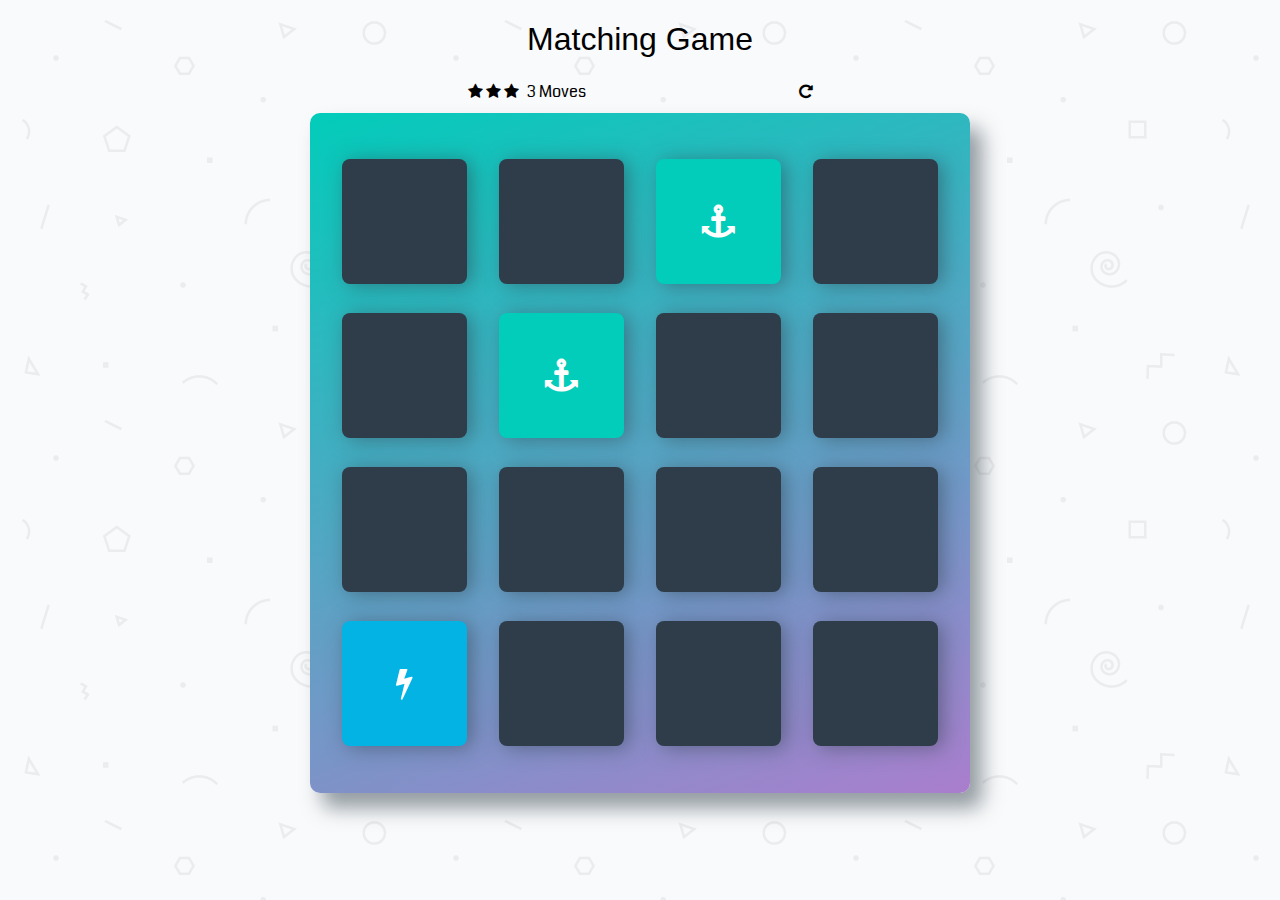
==== index.html @ 196b2a9d "Initial code downloaded from udacity project template" ====
<!doctype html>
<html lang="en">
<head>
    <meta charset="utf-8">
    <title>Matching Game</title>
    <meta name="description" content="">
    <link rel="stylesheet prefetch" href="https://maxcdn.bootstrapcdn.com/font-awesome/4.6.1/css/font-awesome.min.css">
    <link rel="stylesheet prefetch" href="https://fonts.googleapis.com/css?family=Coda">
    <link rel="stylesheet" href="css/app.css">
</head>
<body>

    <div class="container">
        <header>
            <h1>Matching Game</h1>
        </header>

        <section class="score-panel">
        	<ul class="stars">
        		<li><i class="fa fa-star"></i></li>
        		<li><i class="fa fa-star"></i></li>
        		<li><i class="fa fa-star"></i></li>
        	</ul>

        	<span class="moves">3</span> Moves

            <div class="restart">
        		<i class="fa fa-repeat"></i>
        	</div>
        </section>

        <ul class="deck">
            <li class="card">
                <i class="fa fa-diamond"></i>
            </li>
            <li class="card">
                <i class="fa fa-paper-plane-o"></i>
            </li>
            <li class="card match">
                <i class="fa fa-anchor"></i>
            </li>
            <li class="card">
                <i class="fa fa-bolt"></i>
            </li>
            <li class="card">
                <i class="fa fa-cube"></i>
            </li>
            <li class="card match">
                <i class="fa fa-anchor"></i>
            </li>
            <li class="card">
                <i class="fa fa-leaf"></i>
            </li>
            <li class="card">
                <i class="fa fa-bicycle"></i>
            </li>
            <li class="card">
                <i class="fa fa-diamond"></i>
            </li>
            <li class="card">
                <i class="fa fa-bomb"></i>
            </li>
            <li class="card">
                <i class="fa fa-leaf"></i>
            </li>
            <li class="card">
                <i class="fa fa-bomb"></i>
            </li>
            <li class="card open show">
                <i class="fa fa-bolt"></i>
            </li>
            <li class="card">
                <i class="fa fa-bicycle"></i>
            </li>
            <li class="card">
                <i class="fa fa-paper-plane-o"></i>
            </li>
            <li class="card">
                <i class="fa fa-cube"></i>
            </li>
        </ul>
    </div>

    <script src="js/app.js"></script>
</body>
</html>
---- css/app.css ----
html {
    box-sizing: border-box;
}

*,
*::before,
*::after {
    box-sizing: inherit;
}

html,
body {
    width: 100%;
    height: 100%;
    margin: 0;
    padding: 0;
}

body {
    background: #ffffff url('../img/geometry2.png'); /* Background pattern from Subtle Patterns */
    font-family: 'Coda', cursive;
}

.container {
    display: flex;
    justify-content: center;
    align-items: center;
    flex-direction: column;
}

h1 {
    font-family: 'Open Sans', sans-serif;
    font-weight: 300;
}

/*
 * Styles for the deck of cards
 */

.deck {
    width: 660px;
    min-height: 680px;
    background: linear-gradient(160deg, #02ccba 0%, #aa7ecd 100%);
    padding: 32px;
    border-radius: 10px;
    box-shadow: 12px 15px 20px 0 rgba(46, 61, 73, 0.5);
    display: flex;
    flex-wrap: wrap;
    justify-content: space-between;
    align-items: center;
    margin: 0 0 3em;
}

.deck .card {
    height: 125px;
    width: 125px;
    background: #2e3d49;
    font-size: 0;
    color: #ffffff;
    border-radius: 8px;
    cursor: pointer;
    display: flex;
    justify-content: center;
    align-items: center;
    box-shadow: 5px 2px 20px 0 rgba(46, 61, 73, 0.5);
}

.deck .card.open {
    transform: rotateY(0);
    background: #02b3e4;
    cursor: default;
}

.deck .card.show {
    font-size: 33px;
}

.deck .card.match {
    cursor: default;
    background: #02ccba;
    font-size: 33px;
}

/*
 * Styles for the Score Panel
 */

.score-panel {
    text-align: left;
    width: 345px;
    margin-bottom: 10px;
}

.score-panel .stars {
    margin: 0;
    padding: 0;
    display: inline-block;
    margin: 0 5px 0 0;
}

.score-panel .stars li {
    list-style: none;
    display: inline-block;
}

.score-panel .restart {
    float: right;
    cursor: pointer;
}
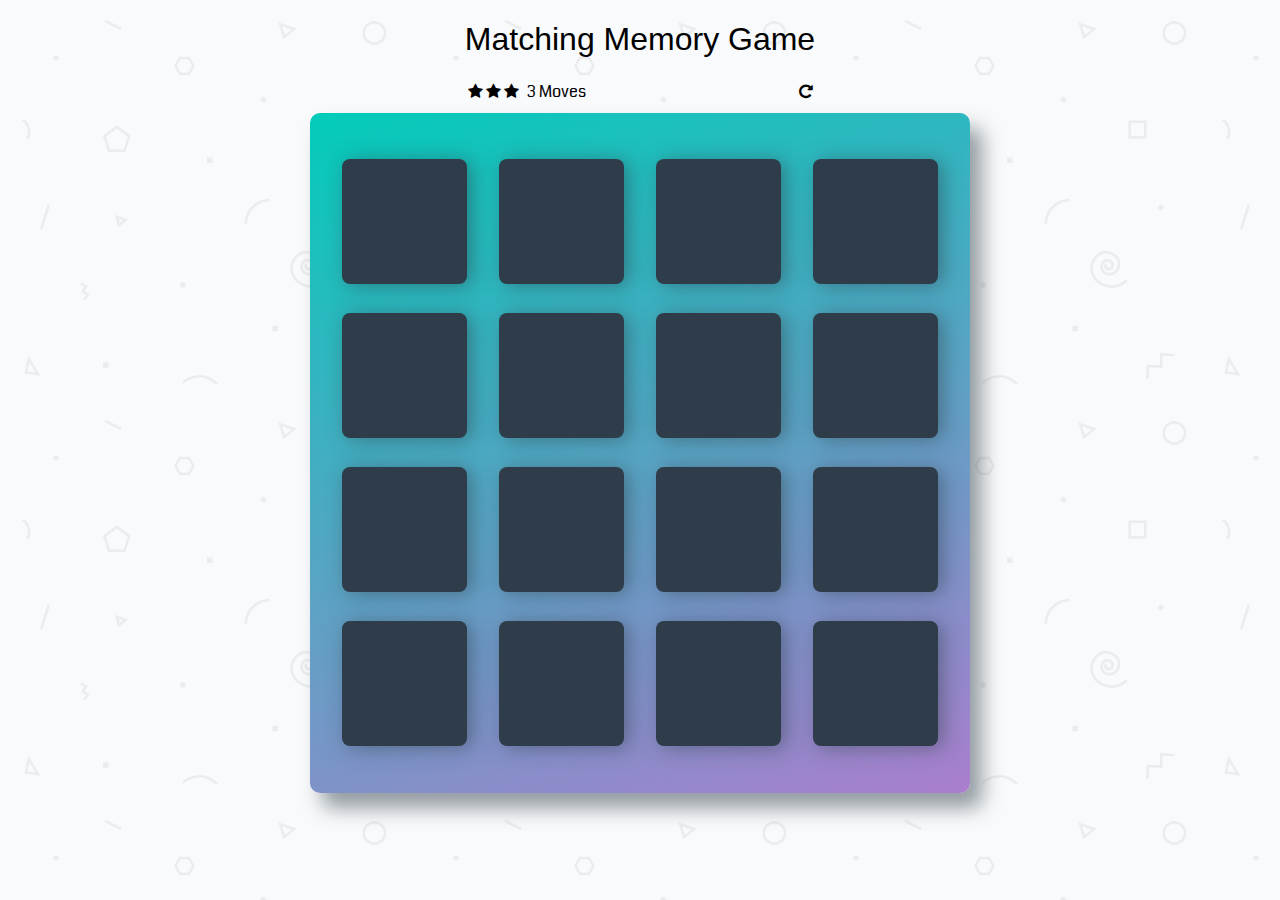
==== commit 02e61614: "Feat: Added Cards" ====
--- a/index.html
+++ b/index.html
@@ -12,7 +12,7 @@
 
     <div class="container">
         <header>
-            <h1>Matching Game</h1>
+            <h1>Matching Memory Game</h1>
         </header>
 
         <section class="score-panel">
@@ -29,7 +29,7 @@
         	</div>
         </section>
 
-        <ul class="deck">
+        <!-- <ul class="deck">
             <li class="card">
                 <i class="fa fa-diamond"></i>
             </li>
@@ -78,6 +78,9 @@
             <li class="card">
                 <i class="fa fa-cube"></i>
             </li>
+        </ul> -->
+        <ul class="deck">
+
         </ul>
     </div>
 
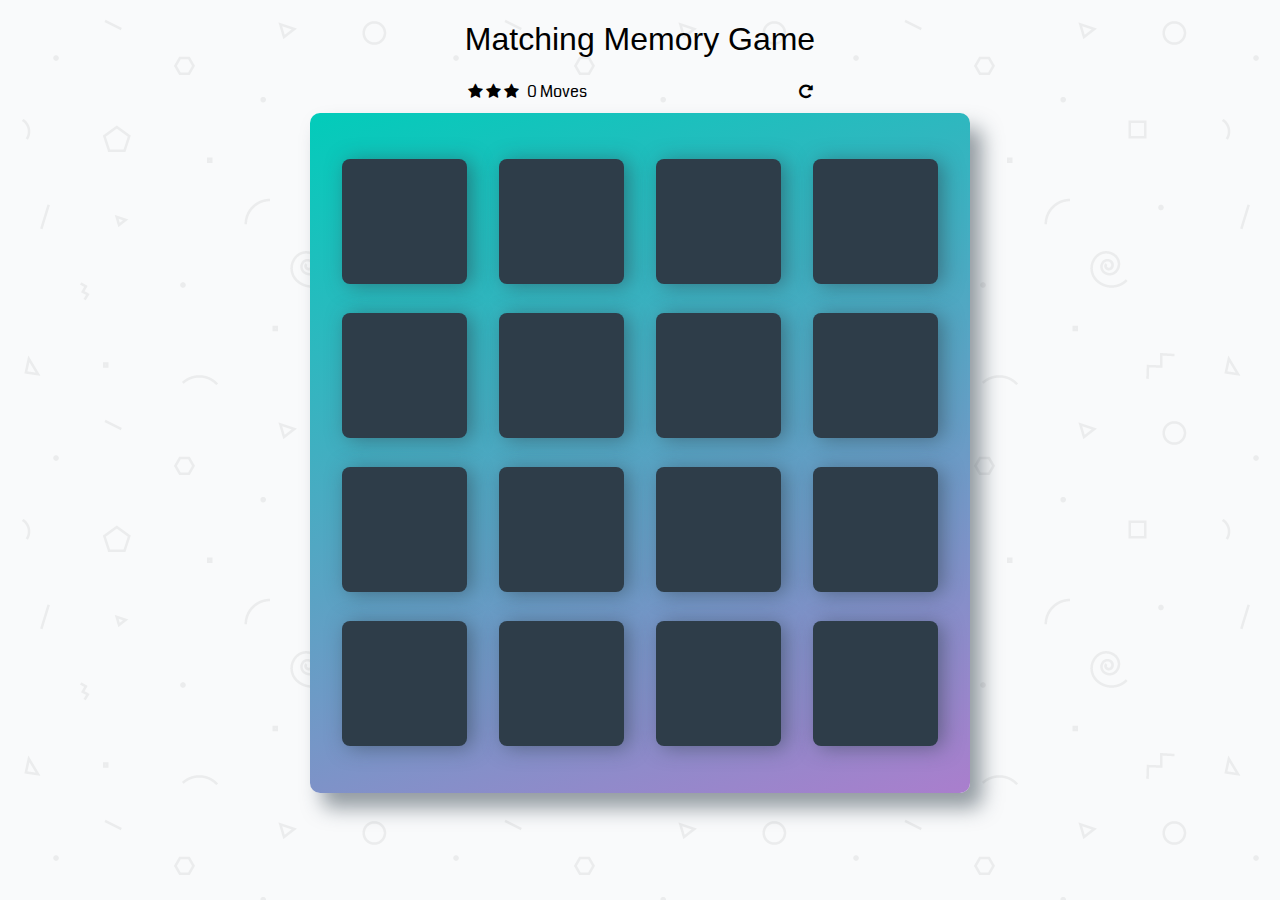
==== commit 17090641: "Released for Beta testing" ====
--- a/index.html
+++ b/index.html
@@ -2,7 +2,7 @@
 <html lang="en">
 <head>
     <meta charset="utf-8">
-    <title>Matching Game</title>
+    <title>Matching Game (Beta test)</title>
     <meta name="description" content="">
     <link rel="stylesheet prefetch" href="https://maxcdn.bootstrapcdn.com/font-awesome/4.6.1/css/font-awesome.min.css">
     <link rel="stylesheet prefetch" href="https://fonts.googleapis.com/css?family=Coda">
--- a/css/app.css
+++ b/css/app.css
@@ -81,6 +81,9 @@
     font-size: 33px;
 }
 
+.deck .card.disable{
+    pointer-events: none;
+}
 /*
  * Styles for the Score Panel
  */
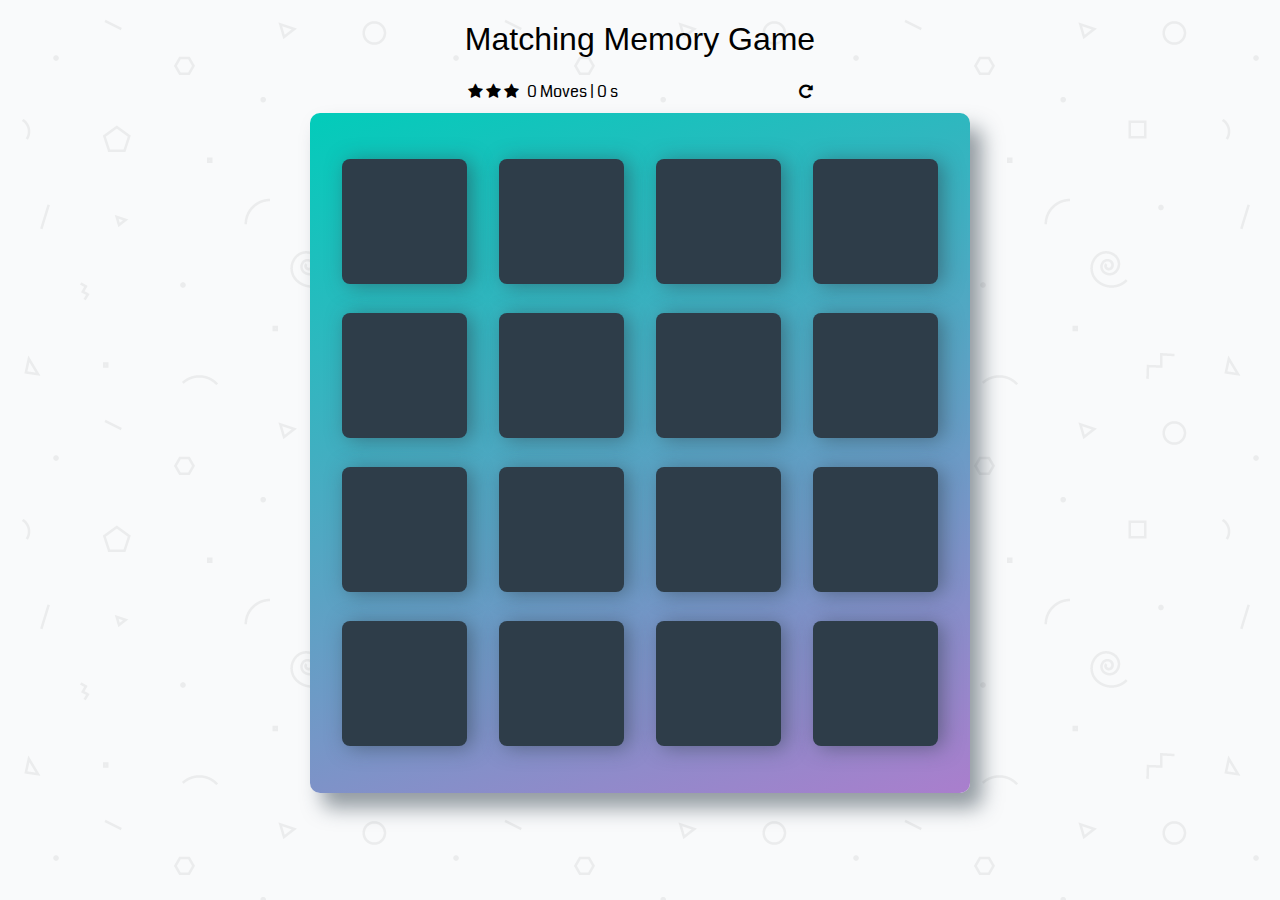
==== commit 2a64dcc9: "Feat: Timer and star count added" ====
--- a/index.html
+++ b/index.html
@@ -22,8 +22,8 @@
         		<li><i class="fa fa-star"></i></li>
         	</ul>
 
-        	<span class="moves">3</span> Moves
-
+        	<span class="moves">3</span> Moves | <span class="timer">0</span> s
+            
             <div class="restart">
         		<i class="fa fa-repeat"></i>
         	</div>
@@ -85,5 +85,6 @@
     </div>
 
     <script src="js/app.js"></script>
+    
 </body>
 </html>
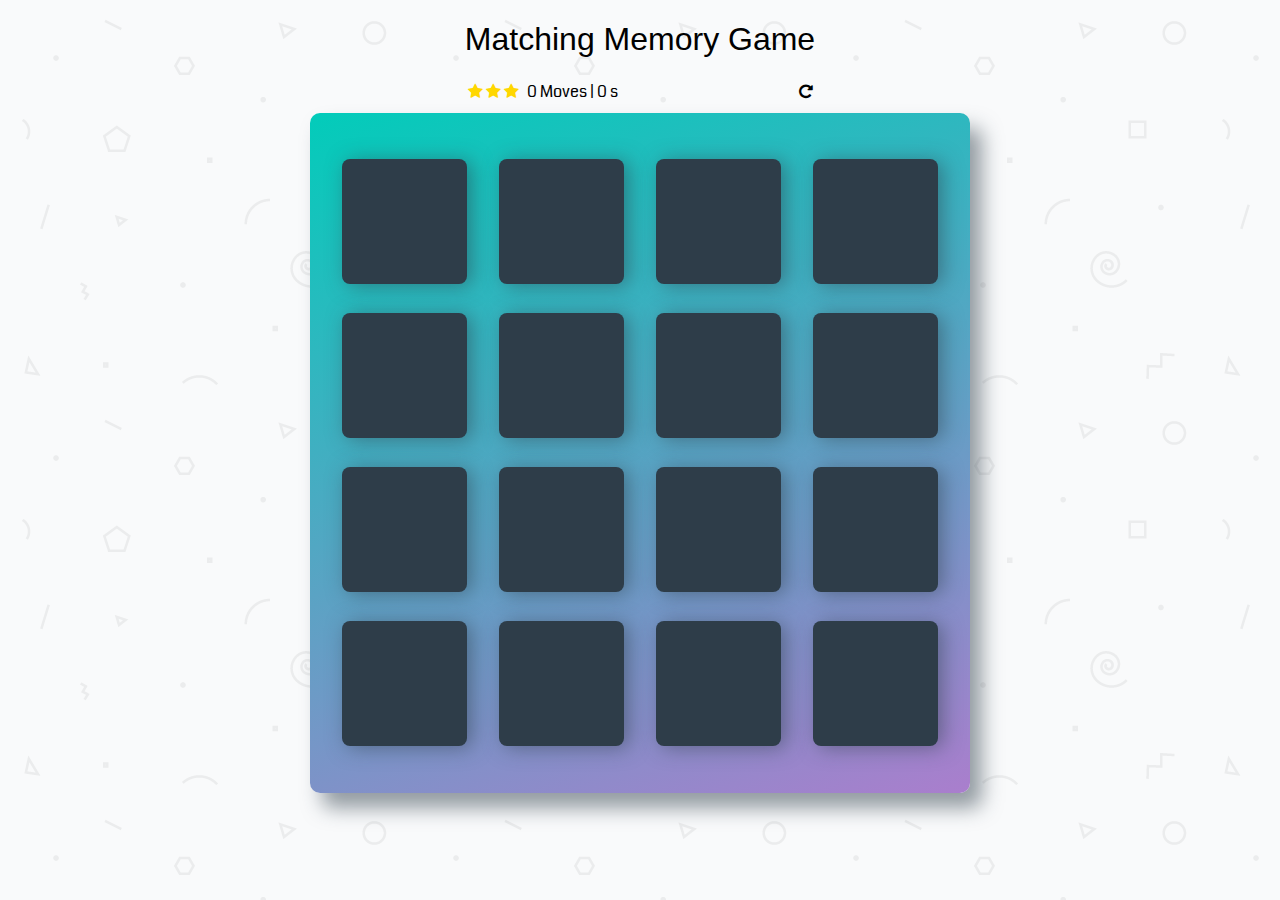
==== commit 04522e93: "Release for Beta test 2" ====
--- a/index.html
+++ b/index.html
@@ -1,6 +1,7 @@
 <!doctype html>
 <html lang="en">
 <head>
+    <meta name="viewport" content="width=device-width,initial-scale=1">
     <meta charset="utf-8">
     <title>Matching Game (Beta test)</title>
     <meta name="description" content="">
@@ -17,16 +18,16 @@
 
         <section class="score-panel">
         	<ul class="stars">
-        		<li><i class="fa fa-star"></i></li>
-        		<li><i class="fa fa-star"></i></li>
-        		<li><i class="fa fa-star"></i></li>
+        		<li><i class="fa fa-star" style="color: rgb(255,215,0)"></i></li>
+        		<li><i class="fa fa-star" style="color: rgb(255,215,0)"></i></li>
+        		<li><i class="fa fa-star" style="color: rgb(255,215,0)"></i></li>
         	</ul>
 
         	<span class="moves">3</span> Moves | <span class="timer">0</span> s
             
             <div class="restart">
         		<i class="fa fa-repeat"></i>
-        	</div>
+            </div>
         </section>
 
         <!-- <ul class="deck">
--- a/css/app.css
+++ b/css/app.css
@@ -109,4 +109,4 @@
 .score-panel .restart {
     float: right;
     cursor: pointer;
-}
+}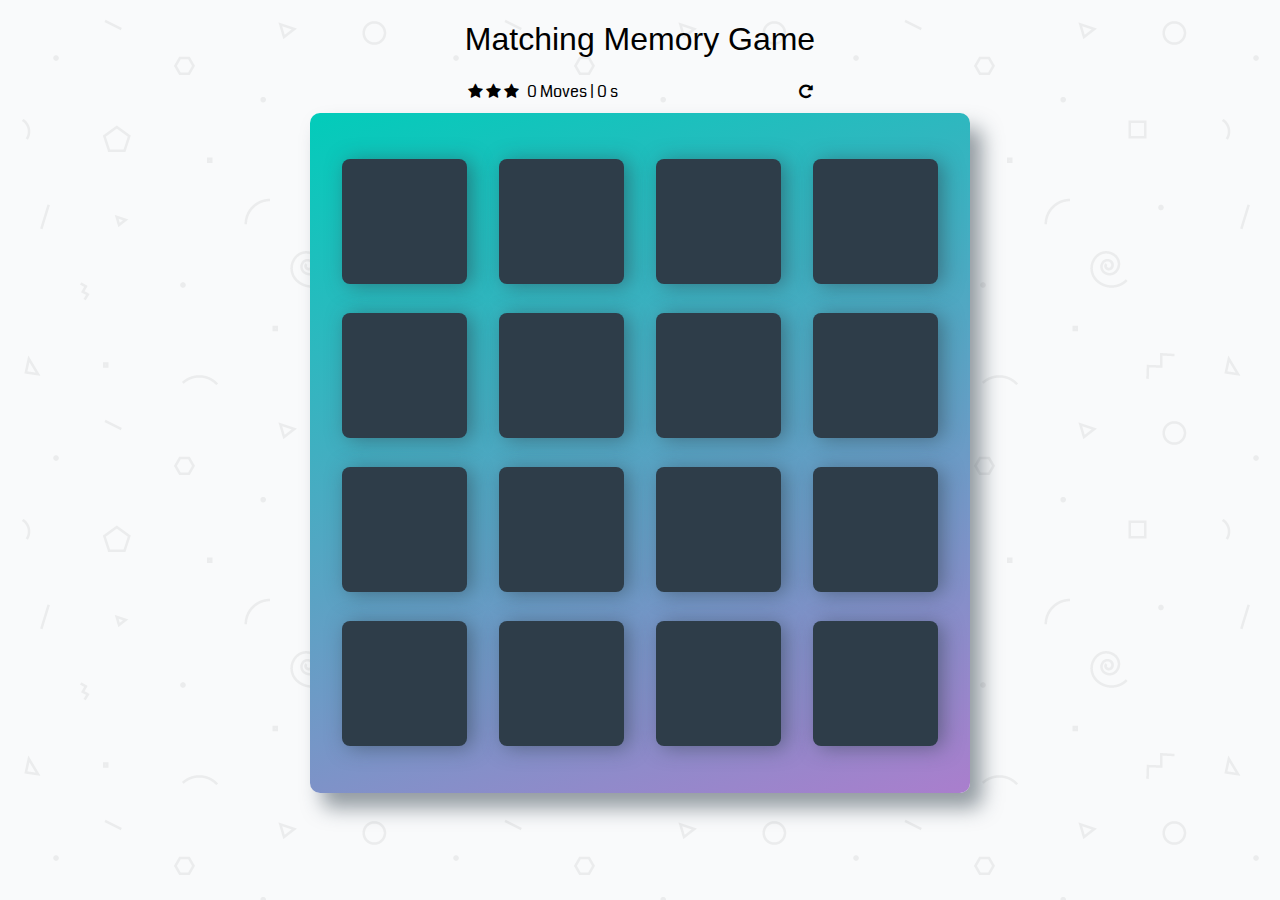
==== commit 0daa202a: "Revert "Release for Beta test 2"" ====
--- a/index.html
+++ b/index.html
@@ -1,7 +1,6 @@
 <!doctype html>
 <html lang="en">
 <head>
-    <meta name="viewport" content="width=device-width,initial-scale=1">
     <meta charset="utf-8">
     <title>Matching Game (Beta test)</title>
     <meta name="description" content="">
@@ -18,16 +17,16 @@
 
         <section class="score-panel">
         	<ul class="stars">
-        		<li><i class="fa fa-star" style="color: rgb(255,215,0)"></i></li>
-        		<li><i class="fa fa-star" style="color: rgb(255,215,0)"></i></li>
-        		<li><i class="fa fa-star" style="color: rgb(255,215,0)"></i></li>
+        		<li><i class="fa fa-star"></i></li>
+        		<li><i class="fa fa-star"></i></li>
+        		<li><i class="fa fa-star"></i></li>
         	</ul>
 
         	<span class="moves">3</span> Moves | <span class="timer">0</span> s
             
             <div class="restart">
         		<i class="fa fa-repeat"></i>
-            </div>
+        	</div>
         </section>
 
         <!-- <ul class="deck">
--- a/css/app.css
+++ b/css/app.css
@@ -109,4 +109,4 @@
 .score-panel .restart {
     float: right;
     cursor: pointer;
-}+}
